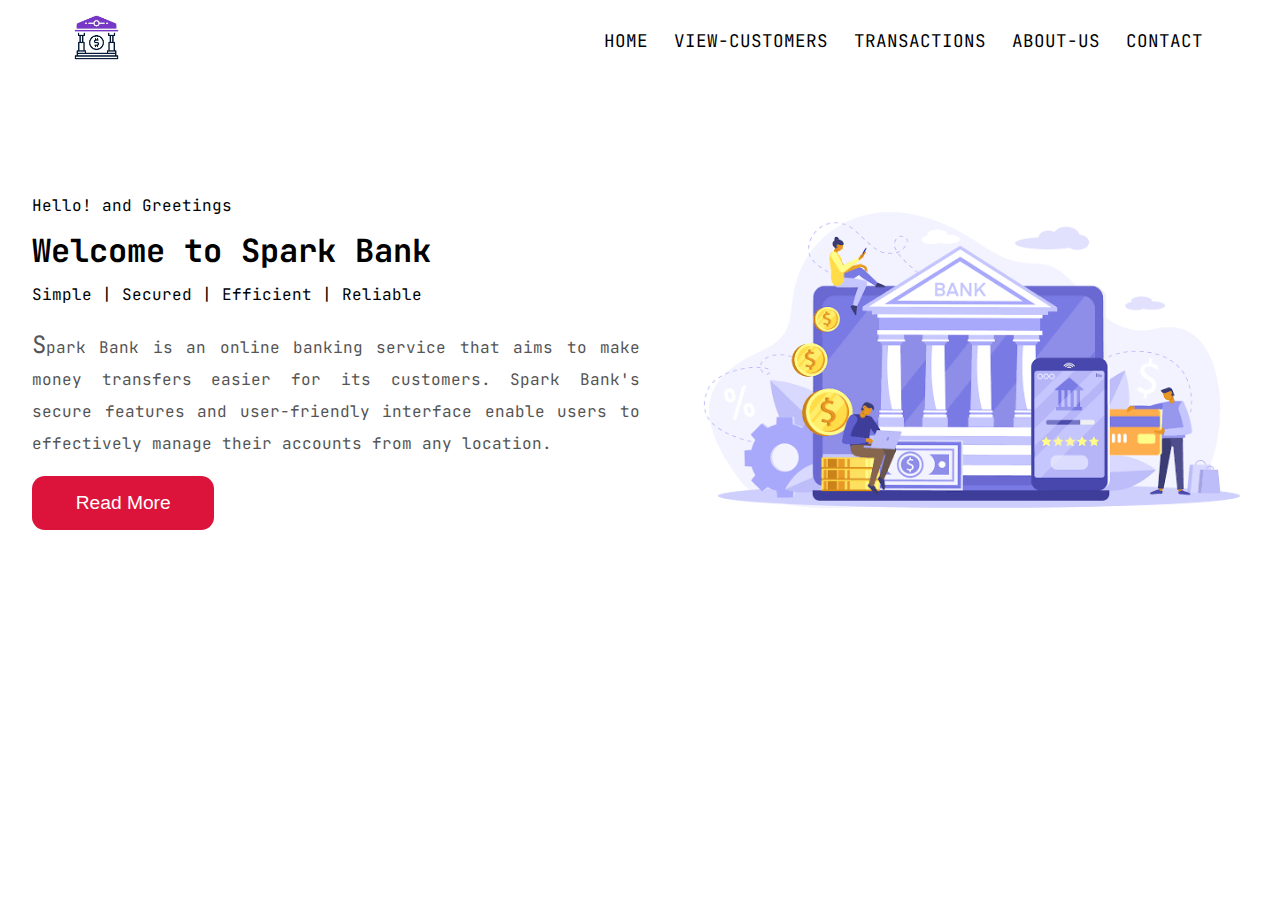
==== src/main/webapp/index.html @ 052438aa "Update index.html" ====
<!DOCTYPE html>
<html lang="en">

<head>
    <meta charset="UTF-8">
    <meta name="viewport" content="width=device-width, initial-scale=1.0">
    <meta name="description" content="This project is about creating a simple banking system.">

    <title>Spark Bank</title>

    <link rel="stylesheet" href="assets/css/style.css">
</head>

<body>
<header class="header">
    <div class="logo">
        <a href="index.html">
            <img src="assets/images/Bank logo.jpg" alt="bank logo">
        </a>
    </div>

    <div class="hamburger-navbar">
        <div class="line"></div>
        <div class="line"></div>
        <div class="line"></div>
    </div>

    <nav class="navbar">
        <ul class="navlinks">
            <li><a href="index.html" class="navlink active">Home</a></li>
            <li><a href="customer.jsp" class="navlink">View-Customers</a></li>
            <li><a href="transaction.jsp" class="navlink">Transactions</a></li>
            <li><a href="about.html" class="navlink">About-Us</a></li>
            <li><a href="contact.html" class="navlink">Contact</a></li>
        </ul>
    </nav>
</header>
<main>
    <section class="hero-section">
        <div class="parent item">
            <span class="sub-heading1">Hello! and Greetings</span>
            <h1>Welcome to Spark Bank</h1>
            <span class="sub-heading2">Simple | Secured | Efficient | Reliable</span>
            <p>Spark Bank is an online banking service that aims to make money transfers easier for its customers.
                Spark Bank's secure features and user-friendly interface enable users to effectively manage their
                accounts from any location.
            </p>

            <a href="about.html">
                <button class="read-more-btn">Read More</button>
            </a>
        </div>
        <div class="hero-image item">
            <img src="assets/images/images.png" alt="A bank image">
        </div>
    </section>
</main>
<script src="assets/js/main.js"></script>
</body>

</html>
---- src/main/webapp/assets/css/style.css ----
@import url('https://fonts.googleapis.com/css2?family=JetBrains+Mono&display=swap');

/* General Code */
* {
    margin: 0;
    padding: 0;
    box-sizing: border-box;
}

html {
    scroll-behavior: smooth;
    font-family: "JetBrains Mono", sans-serif, monospace;
}

p {
    color: rgba(85, 85, 85, 1);
}

a {
    text-decoration: none;
}

/* Navigation Bar */
.header,
.navlinks {
    display: flex;
}

.header {
    width: 100%;
    height: 80px;
    justify-content: space-between;
    align-items: center;
    padding: 2rem 4rem;
    color: black;
}

.logo img {
    width: 100%;
    max-width: 65px;
    height: auto;
    border-radius: 50%;
}

.navlinks {
    list-style-type: none;
}

.navlink {
    display: block;
    color: black;
    font-size: 1.1rem;
    padding: 0.5rem;
    border-radius: 0.8rem;
    transition: all 300ms ease;
    margin: 0 5px;
    text-transform: uppercase;
}

.navlink:hover {
    color: crimson;
    text-decoration: underline;
    text-underline-offset: 0.5rem;
    transition: all 300ms ease;
}

/* Hero-section index page */
.hero-section {
    display: flex;
    flex-direction: column;
    text-align: center;
    width: 100%;
    height: auto;
    max-width: 40rem;
    margin: 0 auto;
    margin-top: 2rem;
}

.item {
    flex: 1;
}

.sub-heading1,
.sub-heading2 {
    display: block;
    margin-bottom: 0.8rem;
}

.parent {
    padding: 2rem;
}

.parent h1 {
    margin-bottom: 0.8rem;
}

.parent p {
    margin-top: 1.5rem;
    text-align: justify;
    line-height: 2rem;
}

.read-more-btn {
    width: 100%;
    background-color: crimson;
    padding: 1rem;
    border: none;
    border-radius: 0.8rem;
    font-size: 1.2rem;
    color: white;
    cursor: pointer;
    margin-top: 1rem;
}

.hero-image img {
    width: 100%;
    max-width: 600px;
    height: auto;
}


/* About Page */
.about {
    width: 100%;
    max-width: 80.35rem;
    margin: 0 auto;
    margin-top: 4rem;
    height: auto;
    display: grid;
    grid-template-rows: repeat(auto-fit, minmax(200px, 1fr));
    gap: 1rem;
    padding: 1rem;
}

.about span {
    display: block;
    text-align: center;
    font-size: 1.5rem;
    margin-bottom: 1rem;
    font-weight: 700;
}

.about a {
    text-decoration: underline;
    text-underline-offset: 0.4rem;
    text-transform: uppercase;
    color: crimson;
}

.summary {
    text-align: justify;
    line-height: 2rem;
}

.social-links {
    display: flex;
    align-items: center;
    gap: 1.5rem;
}

.social-links img {
    width: 100%;
    max-width: 2.5rem;
    height: auto;
}



/* Contact Page */
.contact-section {
    display: flex;
    flex-direction: column;
    text-align: center;
    width: 100%;
    max-width: 40.175rem;
    margin: 0 auto;
    margin-top: 1rem;
}

.section-header {
    font-size: 1.3rem;
    font-weight: bold;
    text-transform: capitalize;
    margin-bottom: 0.5rem;
}

.main-heading {
    font-size: 2rem;
    font-weight: bold;
    text-transform: capitalize;
    margin-bottom: 0.5rem;
}

.para-1 {
    margin-bottom: 1rem;
}

.contact-form {
    display: grid;
    gap: 2rem;
    padding: 2rem;
    margin-top: 2rem;
}

form {
    width: 100%;
}

.user-inputs {
    width: 90%;
    max-width: 40rem;
    border: 2px solid rgb(53, 53, 53);
    border-radius: 0.8rem;
    outline: none;
    font-size: 1.1rem;
    padding: 0.8rem;
    margin-bottom: 1rem;
}

.user-inputs:focus {
    border: 2px solid crimson;
}

textarea {
    resize: none;
    overflow: hidden;
}

.submit {
    width: 90%;
    background-color: blue;
    border: none;
    font-weight: bold;
    color: white;
    cursor: pointer;
}

.google-location {
    position: relative;
    width: 100%;
    height: 500px;
}

.map-bg {
    position: absolute;
    background-color: dodgerblue;
    top: 0;
    right: 0;
    width: 200px;
    height: 90%;
    border-radius: 0.8rem;
}

.map {
    position: absolute;
    bottom: 0;
    left: 0;
    width: 90%;
    height: 90%;
}

.map iframe {
    width: 100%;
    height: 100%;
    border-radius: 0.8rem;
}


/* Media Queries for responsive behaviour */
@media screen and (max-width: 900px) {


    .hamburger-navbar {
        display: block;
        cursor: pointer;
    }

    .hamburger-navbar .line {
        width: 1.8rem;
        height: 3px;
        background-color: black;
        margin: 6px 0;
    }

    .navbar {
        height: 0;
        position: absolute;
        top: 4rem;
        left: 0;
        right: 0;
        width: 100vw;
        background-color: #fefefe;
        transition: all 300ms ease;
        overflow: hidden;
    }

    .navbar.active {
        height: 25rem;
    }

    .navbar .navlinks {
        display: block;
        width: fit-content;
        margin: 80px auto;
        text-align: center;
        transition: all 300ms ease;
        opacity: 0;
    }

    .navbar.active .navlinks {
        opacity: 1;
    }

    .navbar .navlink {
        margin-bottom: 0.8rem;
    }
}


/* Contact page query */
@media (min-width: 900px) {

    .contact-section{
        max-width: 80.35rem;
    }

    .contact-form{
        grid-template-columns: 1fr 1fr;
    }
}


/* Home Page */
@media (min-width: 800px) {
    .hero-section {
        width: 100%;
        max-width: 80.35rem;
        height: auto;
        display: flex;
        flex-direction: row;
        text-align: justify;
        align-items: center;
        margin: 0 auto;
        margin-top: 5rem;
    }

    .parent h1 {
        font-size: 2rem;
    }

    p::selection {
        background-color: rgba(0, 191, 115, 0.83);
        color: black;
    }

    .parent p::first-letter {
        font-size: 1.5rem;
    }

    .read-more-btn {
        width: 30%;
    }
}
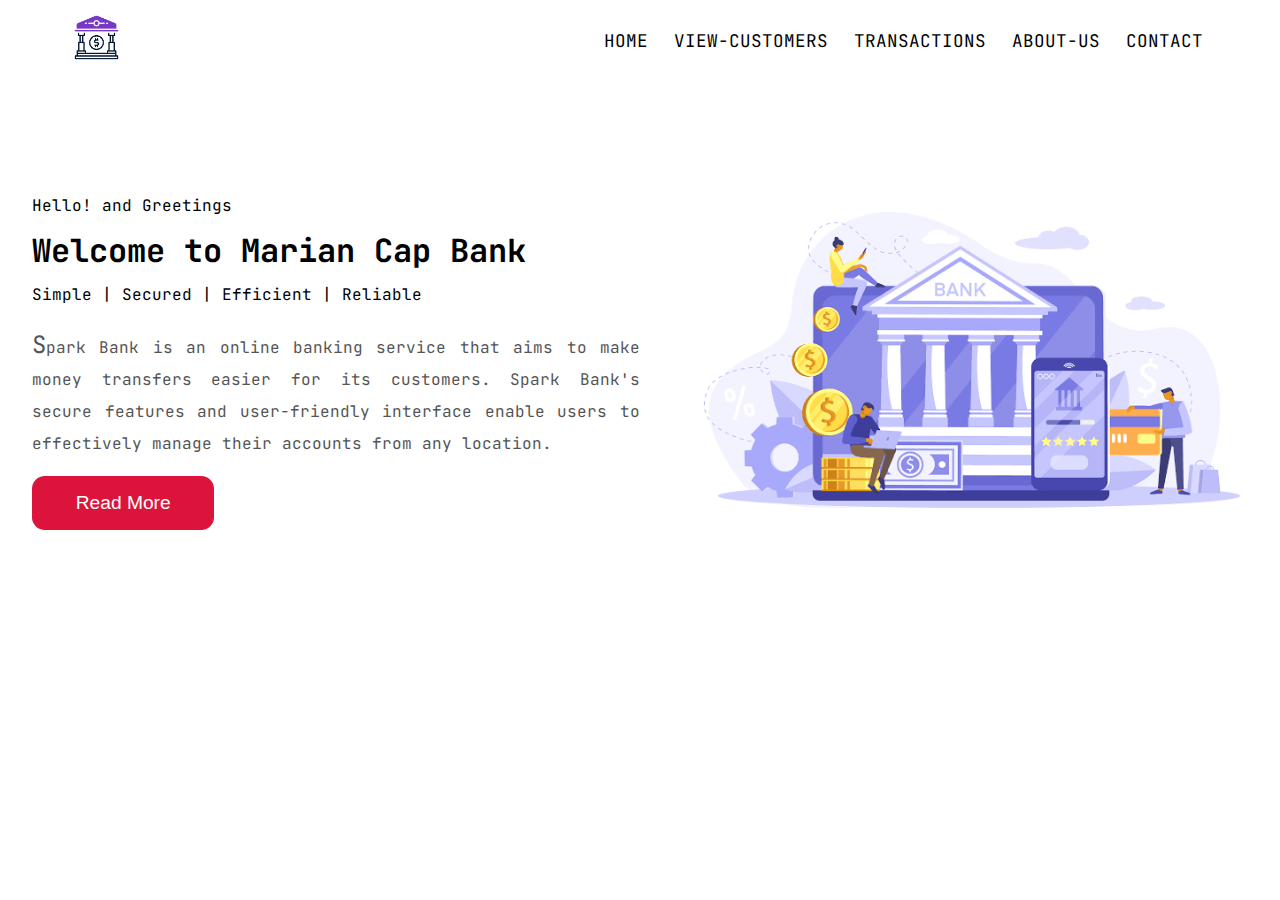
==== commit 42636556: "Update index.html" ====
--- a/src/main/webapp/index.html
+++ b/src/main/webapp/index.html
@@ -6,7 +6,7 @@
     <meta name="viewport" content="width=device-width, initial-scale=1.0">
     <meta name="description" content="This project is about creating a simple banking system.">
 
-    <title>Spark Bank</title>
+    <title>T</title>
 
     <link rel="stylesheet" href="assets/css/style.css">
 </head>
@@ -39,7 +39,7 @@
     <section class="hero-section">
         <div class="parent item">
             <span class="sub-heading1">Hello! and Greetings</span>
-            <h1>Welcome to Spark Bank</h1>
+            <h1>Welcome to Marian Cap Bank</h1>
             <span class="sub-heading2">Simple | Secured | Efficient | Reliable</span>
             <p>Spark Bank is an online banking service that aims to make money transfers easier for its customers.
                 Spark Bank's secure features and user-friendly interface enable users to effectively manage their
